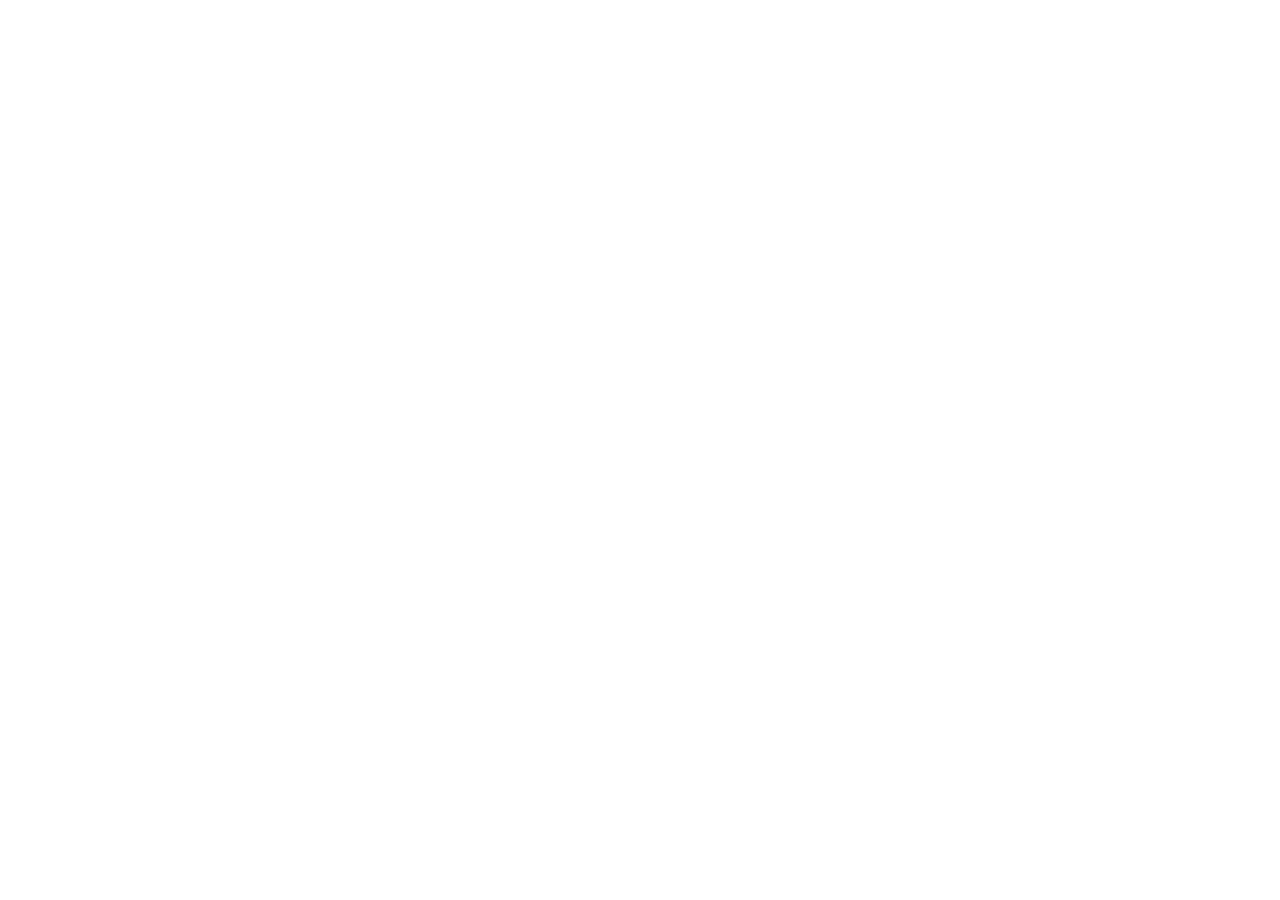
==== tutorials.html @ 5b1fd8ad "tutorials database, json, css, html, and js" ====
<!DOCTYPE html>
<html lang="en">
    <head>
        <meta charset="UTF-8">
        <title>YT Tutorials</title>
        <link rel="stylesheet" href="css/tutorialsdb.css">
    </head>
    <body>
        <section id="video-sidebar"></section>
        <script src="script.js"></script>
    </body>
</html>
---- css/tutorialsdb.css ----
.category-group{
    margin-bottom: 40px;
}

.category-group h3{
    font-family: 'Fraunces', serif;
    font-size: 1.5rem;
    color: #5e4327;
    margin-bottom: 20px;
    border-bottom: 2px solid rgba(94, 66, 55, 0.15);
    padding-bottom: 8px;
}

.tutorials-grid{
    display: grid;
    grid-template-columns: repeat(auto-fill, minmax(280px, 1fr));
    gap: 24px;
}

.tutorials-card{
    background-color: rgba(255, 255, 255, 0.6);
    backdrop-filter: blur(10px);
    border: 1px solid rgba(255, 255, 255, 0.8);
    border-radius: 20px;
    overflow: hidden;
    display: flex;
    flex-direction: column;
    box-shadow: 0 15px 25px rgba(94, 66, 55, 0.05);
}

.video-container{
    transform: translateY(-4px);
    box-shadow: 0 15px 30px rgba(94, 66, 55, 0.1);
}

.video-container{
    position: relative;
    width: 100%;
    padding-top: 56.25%;
    background-color: #000;
}

.video-container iframe{
    position: relative;
    top: 0;
    left: 0;
    width: 100%;
    height: 100%;
    border: none;
}

.card-details{
    padding: 16px 20px;
    display: flex;
    flex-direction: column;
    gap: 8px;
}

.skill-badge{
    align-self: flex-start;
    background-color: rgba(136, 143, 98 , 0.2);
    color: #5e4237;
    font-family: sans-serif;
    font-size: 0.75rem;
    font-weight: 700;
    padding: 4px 12px;
    border-radius: 12px;
    text-transform: uppercase;
}

.card-details h3{
    font-family: 'Fraunces', serif;
    font-size: 1.3rem;
    color: #5e4237;
    margin: 0;
}
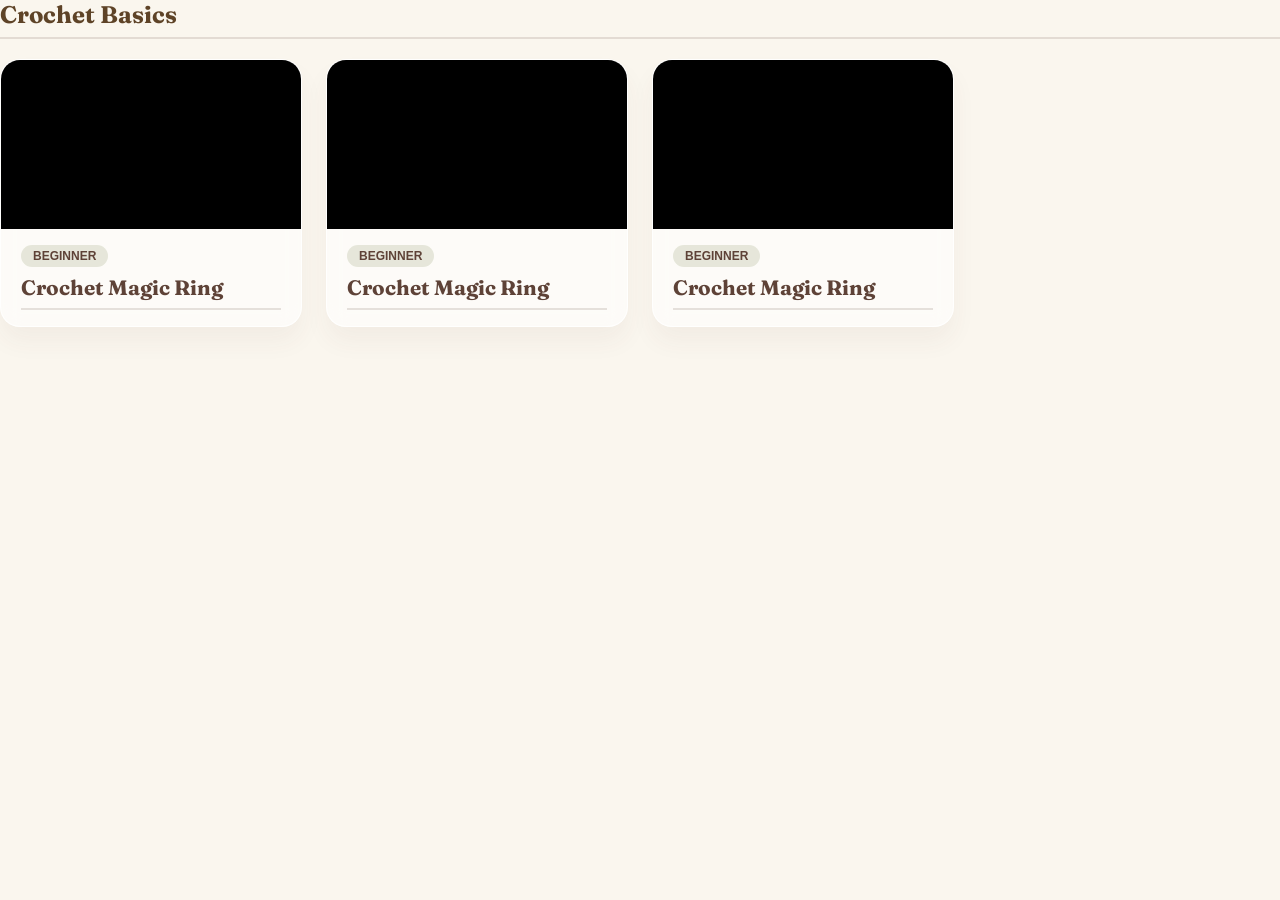
==== commit d59636e8: "db changes" ====
--- a/tutorials.html
+++ b/tutorials.html
@@ -1,12 +1,18 @@
 <!DOCTYPE html>
 <html lang="en">
-    <head>
-        <meta charset="UTF-8">
-        <title>YT Tutorials</title>
-        <link rel="stylesheet" href="css/tutorialsdb.css">
+<head>
+    <meta charset="UTF-8">
+    <meta name="viewport" content="width=device-width, initial-scale=1.0">
+    <title>Craft Tutorials Library</title>
+<link rel="preconnect" href="https://fonts.googleapis.com">
+<link rel="preconnect" href="https://fonts.gstatic.com" crossorigin>
+<link href="https://fonts.googleapis.com/css2?family=Fraunces:wght@300;400;600;700;800&display=swap" rel="stylesheet">
+    <link rel="stylesheet" href="css/style.css">
+    <link rel="stylesheet" href="css/tutorialsdb.css">
     </head>
+
     <body>
         <section id="video-sidebar"></section>
-        <script src="script.js"></script>
+        <script src="tutorials.js"></script>
     </body>
 </html>
--- a/css/style.css
+++ b/css/style.css
@@ -0,0 +1,330 @@
+*{
+    margin: 0;
+    padding: 0;
+    box-sizing: border-box;
+}
+
+html{
+    scroll-behavior: smooth;
+}
+
+body{
+    background-color: #faf6ee;
+    font-family: 'Fraunces', serif;
+    color: #5e4237;
+    overflow-x: hidden;
+}
+
+.navbar-container{
+    position: absolute;
+    top: 0;
+    left: 0;
+    width:100%;
+    z-index: 1000;
+    padding: 20px 40px;
+    display: flex;
+    justify-content: center;
+}
+
+.navbar-glass{
+    width: 100%;
+    max-width: 1200px;
+    display:flex;
+    justify-content: space-between;
+    align-items: center;
+    padding: 15px 40px;
+    background-color: rgba(255, 253, 242, 0.4);
+    backdrop-filter: blur(20px);
+    -webkit-backdrop-filter: blur(20px);
+    border: 1px solid rgba(255, 255, 255, 0.5);
+    border-radius: 50px;
+    box-shadow: 9px 13px 0 rgba(94,66,55,0.03);
+}
+.logo{
+    font-family: 'Fraunces', serif;
+    font-size: 1.5rem;
+    font-weight: 700;
+    color: #5e4237;
+}
+
+.logo span{
+    font-weight: 300;
+    font-style: italic;
+    color: #888f62;
+}
+
+.nav-links{
+    display: flex;
+    list-style: none;
+    gap: 30px;
+}
+
+.nav-links a{
+    text-decoration: none;
+    color: #5e4237;
+    font-size: 0.95rem;
+    font-weight: 600;
+    transition: color 0.3s ease;
+    padding: 6px 16px;
+    border-radius: 20px;
+}
+
+.nav-links a:hover, .nav-links{
+    color: #5e4237;
+}
+
+.hero-container{
+    position: relative;
+    min-height: 100vh;
+    background-color: #fcd9da;
+    display: flex;
+    align-items: center;
+    justify-content: center;
+    padding-top: 100px;
+}
+
+.hero-glass-card{
+    position: relative;
+    z-index: 10;
+    background: rgba(255, 255, 255, 0.35);
+    backdrop-filter: blur(25px);
+    -webkit-backdrop-filter: blur(25);
+    border: 1px solid rgba(255, 255, 255, 0.6);
+    border-radius: 32px;
+    padding: 60px 80px;
+    max-width: 800px;
+    text-align: center;
+    box-shadow: 0 20px 60 rgba(94,66,55,0.03);
+}
+
+.hero-glass-card h1{
+    font-size: 2.2rem;
+    font-weight: 700;
+    line-height: 1.2;
+    margin-bottom: 15px;
+    color: #5e4237;
+    margin-bottom: 20px;
+    display: inline-block;
+}
+
+.hero-glass-card p{
+    font-family: sans-serif;
+    font-size: 1rem;
+    line-height: 1.5;
+    color: #6d5347;
+    margin-bottom: 40px;
+}
+
+.btn-primary{
+    display: inline-block;
+    background-color: #5e4237;
+    color: #faf6ee;
+    text-decoration: none;
+    font-weight: 600;
+    border-radius: 30px;
+    padding: 16px 36px;
+    transition: all 0.2s ease;
+    box-shadow: 0 8px 20px rgba(94, 66, 55, 0.25);
+
+}
+
+.btn-primary:hover{
+    box-shadow: 0 6px 0 #888f62;
+    transform: translateY(-3px);
+    box-shadow: 0 12px 30px rgba(94, 66, 55, 0.35);
+}
+
+.showcase-container{
+    background-color: #fff2af;
+    padding: 80px 40px;
+    width: 100%;
+    display: flex;
+    justify-content: center;
+}
+
+.showcase-split-layout{
+    display: flex;
+    gap: 30px;
+    width: 100%;
+    max-width: 1300px;
+}
+
+.showcase-sidebar-glass{
+    flex: 0 0 30%;
+    background: rgba(255, 255, 255, 0.35);
+    backdrop-filter: blur(20px);
+    -webkit-backdrop-filter: blur(20px);
+    border: 1px solid rgba(255, 255, 255, 0.5);
+    border-radius: 28px;
+    padding: 40px 30px;
+    display: flex;
+    flex-direction: column;
+    justify-content: space-between;
+    height: 75vh;
+    box-shadow: 0 15px 35px rgba(94, 66, 55, 0.02);
+}
+
+.sidebar-header h2{
+    font-size: 2.2rem;
+    font-weight: 700;
+    line-height: 1.2;
+    margin-bottom: 15px;
+    color: #5e4237;
+}
+
+.sidebar-header p{
+    font-family: sans-serif;
+    font-size: 0.95rem;
+    line-height: 1.5;
+    color: #6d5347;
+}
+
+.sidebar-filters{
+    list-style: none;
+    display: flex;
+    flex-direction: column;
+    gap: 12px;
+    margin-top: 30px;
+}
+
+.filter-btn{
+    width: 100%;
+    text-align: left;
+    background: transparent;
+    border: none;
+    font-family: sans-serif;
+    font-size: 0.95rem;
+    font-weight: 600;
+    color: #5e4237;
+    padding: 12px 20px;
+    border-radius: 15px;
+    cursor: pointer;
+    transition: all 0.25s ease;
+}
+
+.filter-btn:hover, .filter-btn.active{
+    background: rgba(255, 255, 255, 0.7);
+    color: #5e4237;
+    transform: translateX(4px);
+}
+
+.gallery-scroll-box{
+    flex: 0 0 70%;
+    height: 75vh;
+    background: rgba(255, 255, 255, 0.25);
+    backdrop-filter: blur(10px);
+    -webkit-backdrop-filter: blur(10px);
+    border: 1px solid rgba(255, 255, 255, 0.4);
+    border-radius: 28px;
+    padding: 30px;
+    overflow-x: hidden;
+    overflow-y: auto;
+    scrollbar-width: thin;
+}
+
+.gallery-scroll-box::-webkit-scrollbar{
+    width: 8px;
+}
+.gallery-scroll-box::-webkit-scrollbar-track{
+    background: rgba(255, 255, 255, 0.1);
+    border-radius: 10px;
+}
+.gallery-scroll-box::-webkit-scrollbar-thumb{
+    background: rgba(94, 66, 55, 0.25);
+    border-radius: 10px;
+}
+
+.pinterest-grid{
+    column-count:3;
+    column-gap: 15px;
+    width: 100%;
+}
+
+.pin-card{
+    position: relative;
+    display: inline-block;
+    width: 100%;
+    margin-bottom: 20px;
+    overflow: hidden;
+    border-radius: 24px;
+    background-color: #fff;
+    border: 1px solid rgba(255, 255, 255, 0.4);
+    transition: transform 0.4s cubic-bezier(0.165, 0.84, 0.44, 1), box-shadow 0.4s ease;
+    transform: translateZ(0);
+}
+
+.pin-card img{
+    width: 100%;
+    height: auto;
+    display: block;
+    border-radius: 24px;
+}
+
+.item-short{grid-row-end: span 16;}
+.item-medium{grid-row-end: span 22;}
+.item-tall{grid-row-end: span 28;}
+
+.pin-card:hover{
+    transform: translateY(-5px);
+    box-shadow: 0 20px 40px rgba(94,66,55,0.08);
+}
+
+.pin-card:hover img{
+    transform: scale(1.02);
+}
+
+.glass-overlay{
+    position: absolute;
+    bottom: 0;
+    left: 0;
+    width: 100%;
+    padding: 24px;
+    background: rgba(255, 253, 242, 0.8);
+    backdrop-filter: blur(12px);
+    -webkit-backdrop-filter: blur(12px);
+    border-top: 1px solid rgba(255, 255, 255, 0.4);
+    border-bottom-left-radius: 24px;
+    border-top-right-radius: 24px;
+    transform: translateY(100%);
+    transition: transform 0.35s cubic-bezier(0.25, 0.46, 0.45, 0.94)
+}
+
+.pin-card:hover .glass-overlay{
+    transform: translateY(0);
+}
+
+.glass-overlay h3{
+    font-size: 1.15rem;
+    font-family: 'Fraunces', serif;
+    color: #2b1e19;
+    margin-bottom: 2px;
+}
+
+.glass-overlay p{
+    font-size: 0.85rem;
+    font-family: 'Inter', serif;
+    color: #6d5347;
+}
+
+@media (max-width: 968px){
+    .showcase-split-layout{
+        flex-direction: column;
+    }
+    .showcase-sidebar-glass, .gallery-scroll-box{
+        flex: 0 0 100%;
+        height: auto;
+    }
+    .pinterest-grid{
+        column-count: 2;
+    }
+}
+
+@media (max-width: 600px){
+    .showcase-container{
+        padding: 40px 20px
+    }
+    .pinterest-grid{
+        column-count: 1;
+    }
+}
+
--- a/css/tutorialsdb.css
+++ b/css/tutorialsdb.css
@@ -29,11 +29,6 @@
 }
 
 .video-container{
-    transform: translateY(-4px);
-    box-shadow: 0 15px 30px rgba(94, 66, 55, 0.1);
-}
-
-.video-container{
     position: relative;
     width: 100%;
     padding-top: 56.25%;
@@ -41,7 +36,7 @@
 }
 
 .video-container iframe{
-    position: relative;
+    position: absolute;
     top: 0;
     left: 0;
     width: 100%;
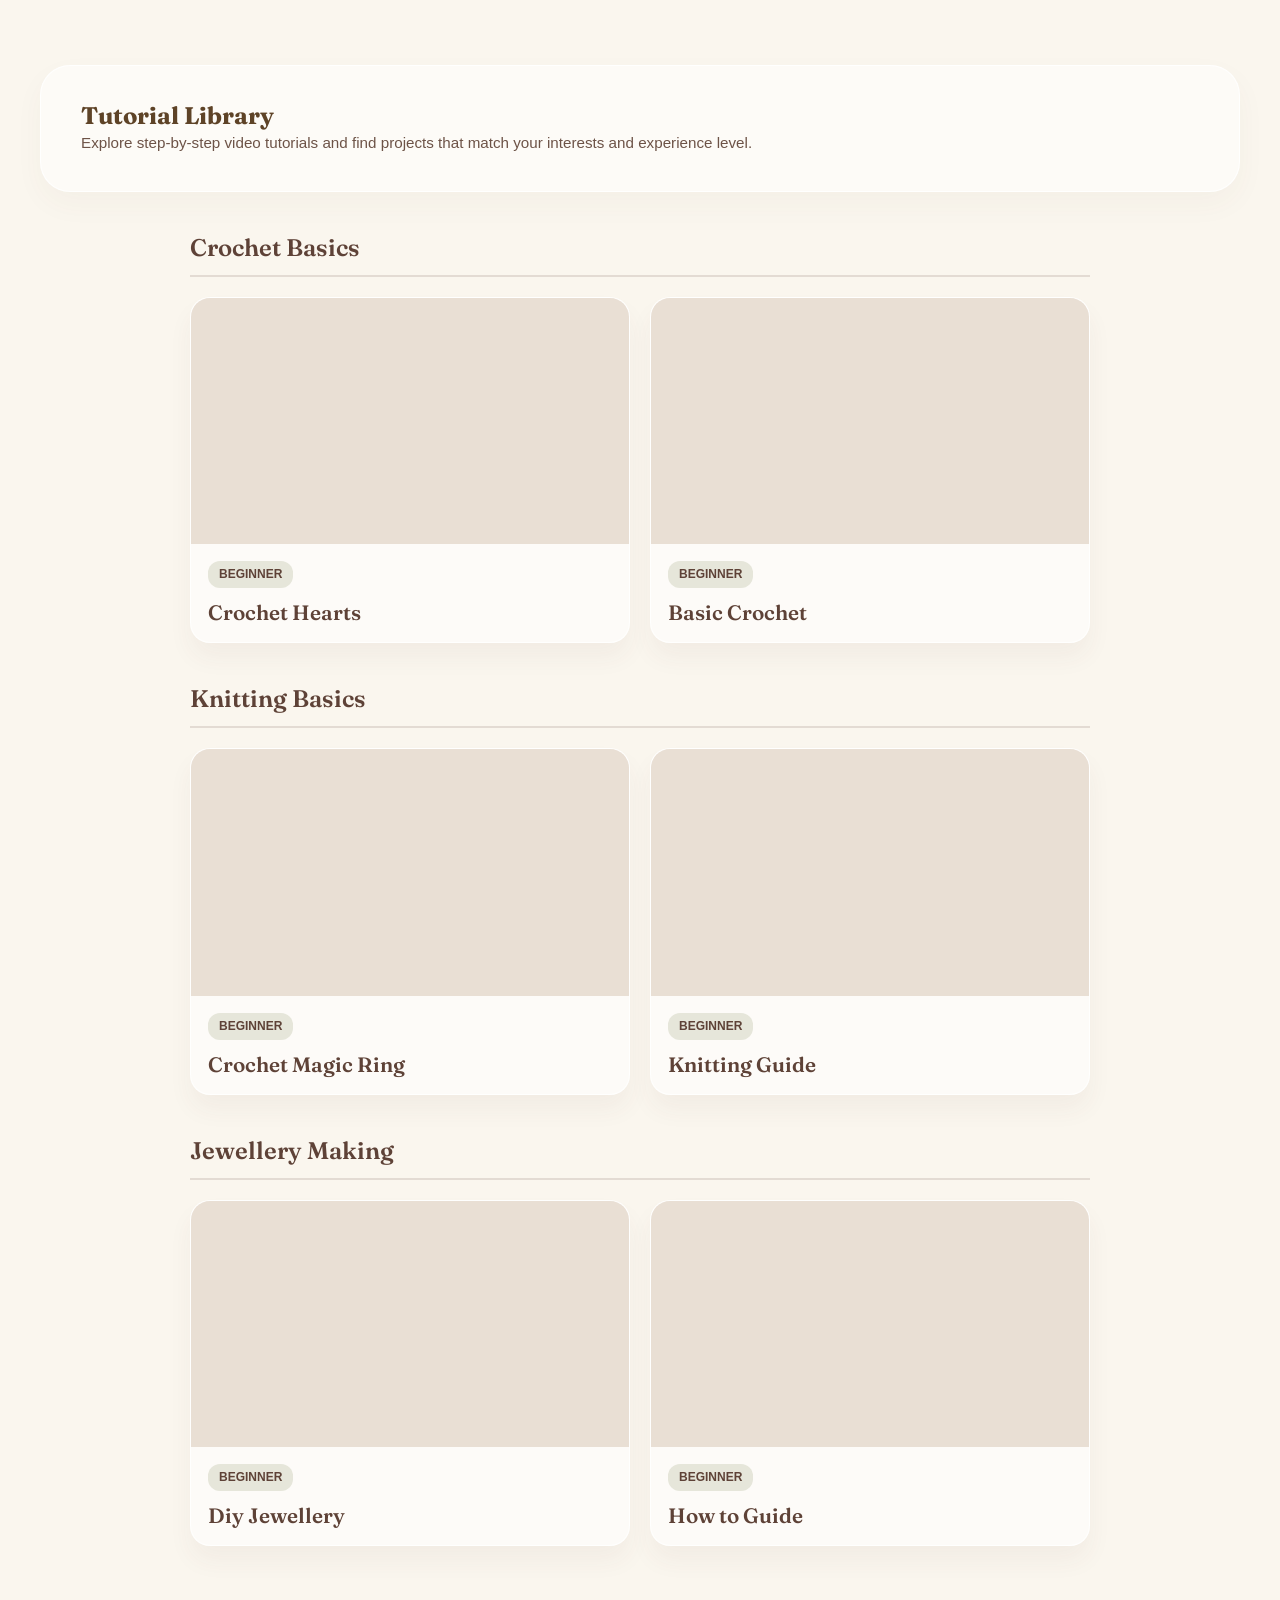
==== commit a76a71ec: "final after feedback changes and fixing and broken links" ====
--- a/tutorials.html
+++ b/tutorials.html
@@ -9,10 +9,27 @@
 <link href="https://fonts.googleapis.com/css2?family=Fraunces:wght@300;400;600;700;800&display=swap" rel="stylesheet">
     <link rel="stylesheet" href="css/style.css">
     <link rel="stylesheet" href="css/tutorialsdb.css">
+    <script src="tutorials.js" defer></script>
+
+    <title>Tutorials Library Crafts Hub</title>
     </head>
 
     <body>
-        <section id="video-sidebar"></section>
-        <script src="tutorials.js"></script>
+
+        <main class="tutorial-library">
+            <header class="library-header">
+                <h2>Tutorial Library</h2>
+                <p>
+                    Explore step-by-step video tutorials and find projects
+                    that match your interests and experience level.
+                </p>
+            </header>
+
+            <section id="video-sidebar"
+            class="tutorial-library-content"
+            aria-label="Craft tutorials by category">
+            <p class="loading-message">Loading tutorials...</p>
+        </section>
+    </main>
     </body>
 </html>
--- a/css/style.css
+++ b/css/style.css
@@ -328,3 +328,74 @@
     }
 }
 
+.sticker{
+    position: absolute;
+    display: block;
+    height: auto;
+    object-fit: contain;
+    pointer-events: none;
+    user-select: none;
+    z-index: 2;
+    filter: drop-shadow(0 10px 15px rgba(0,0,0,0.12));
+}
+
+.sticker-palette{
+    width: 350px;
+    top: 90px;
+    left: -60px;
+    transform: rotate(-8deg);
+}
+
+.sticker-pottery{
+    width: 240px;
+    right: 10px;
+    bottom: 30px;
+    transform: rotate(8deg);
+}
+
+.sticker-pearl1{
+    width: 40px;
+    top: 260px;
+    right: 313px;
+    z-index: 12;
+}
+
+.sticker-pearl2{
+    width: 30px;
+    top: 227px;
+    right: 400px;
+    z-index: 12;
+}
+
+.sticker-pearl3{
+    width: 45px;
+    top: 185px;
+    right: 340px;
+    z-index: 12;
+    transform: rotate(30deg);
+}
+
+.sticker-yarn{
+    width: 240px;
+    left: 130px;
+    bottom: -80px;
+    transform: rotate(-20deg);
+}
+
+
+@media (max-width: 768px){
+    .sticker-palette{
+        width: 75%;
+        left: 0;
+    }
+
+    .sticker-hero-pottery{
+        width: 70px;
+        right: 0;
+    }
+
+    .sticker-hero-pearls{
+        width: 45px;
+    }
+
+}
--- a/css/tutorialsdb.css
+++ b/css/tutorialsdb.css
@@ -1,38 +1,92 @@
-.category-group{
-    margin-bottom: 40px;
+.tutorial-library{
+    min-height: 100vh;
+    padding: 65px 40px 80px;
+    background-color: #faf6ee;
+    color: #5e4327;
 }
 
-.category-group h3{
+.library-header{
+    max-width: 1200px;
+    margin: 0 auto 55px;
+    padding: 35px 40px;
+    background: rgba(255, 255, 255, 0.55);
+    border: 1px solid rgba(255, 255, 255, 0.85);
+    border-radius: 26px;
+    box-shadow: 0 12px 30px rgba(94, 66, 55, 0.04);
+}
+
+.library-header h1{
     font-family: 'Fraunces', serif;
-    font-size: 1.5rem;
+    font-size: 2.8rem;
     color: #5e4327;
-    margin-bottom: 20px;
-    border-bottom: 2px solid rgba(94, 66, 55, 0.15);
-    padding-bottom: 8px;
+    font-weight: 700;
+    line-height: 1.2;
+    margin: 0 0 15px;
+}
+
+.library-header p{
+    max-width: 720px;
+    font-family: sans-serif;
+    font-size: 1rem;
+    line-height: 1.7;
+    color: #6d5347;
+    margin: 0;
+}
+
+.tutorial-library-content{
+    max-width: 900px;
+    margin: 0 auto;
+}
+
+.category-group{
+    margin-bottom: 55px;
+}
+
+.category-group:last-child{
+margin-bottom: 0;
+}
+
+.category-group h2{
+    font-family: 'Fraunces', serif;
+    font-family: 1.8rem;
+    font-weight: 600;
+    line-height: 1.3;
+    color: #5e4237;
+    margin: 0 0 25px;
+    padding-bottom: 12px;
+    border-bottom: 2px solid rgba( 94, 66, 55, 0.15);
 }
 
 .tutorials-grid{
     display: grid;
-    grid-template-columns: repeat(auto-fill, minmax(280px, 1fr));
-    gap: 24px;
+    grid-template-columns: repeat(3, 1fr);
+    gap: 25px;
+    align-items: start;
 }
 
 .tutorials-card{
+    min-width: 0;
     background-color: rgba(255, 255, 255, 0.6);
-    backdrop-filter: blur(10px);
     border: 1px solid rgba(255, 255, 255, 0.8);
     border-radius: 20px;
     overflow: hidden;
     display: flex;
     flex-direction: column;
     box-shadow: 0 15px 25px rgba(94, 66, 55, 0.05);
+    transition: transform 0.25s ease, box-shadow 0.25s ease;
+}
+
+.tutorials-card:hover{
+    transform: translateY(-4px);
+    box-shadow: 0 18px 32px rgba(94, 66, 55, 0.1);
 }
 
 .video-container{
     position: relative;
     width: 100%;
+    aspect-ratio: 16/9;
     padding-top: 56.25%;
-    background-color: #000;
+    background-color: #e9dfd4;
 }
 
 .video-container iframe{
@@ -45,20 +99,22 @@
 }
 
 .card-details{
-    padding: 16px 20px;
+    padding: 20px;
     display: flex;
     flex-direction: column;
-    gap: 8px;
+    align-items: flex-start;
+    gap: 12px;
 }
 
 .skill-badge{
-    align-self: flex-start;
+    display: inline-block;
     background-color: rgba(136, 143, 98 , 0.2);
     color: #5e4237;
     font-family: sans-serif;
     font-size: 0.75rem;
     font-weight: 700;
-    padding: 4px 12px;
+    line-height: 1.4;
+    padding: 5px 11px;
     border-radius: 12px;
     text-transform: uppercase;
 }
@@ -66,6 +122,64 @@
 .card-details h3{
     font-family: 'Fraunces', serif;
     font-size: 1.3rem;
+    font-weight: 600;
     color: #5e4237;
     margin: 0;
+    overflow-wrap: anywhere;
 }
+
+.loading-message,
+.error-message{
+    font-family: sans-serif;
+    font-size: 1rem;
+    line-height: 1.6;
+    color: #6d5347;
+    padding: 20px 0;
+}
+
+
+@media (max-width: 950px){
+    .tutorial-library{
+        padding: 45px 30px 60px;
+    }
+}
+
+.tutorials-grid{
+    grid-template-columns: repeat(2, minmax(0, 1fr));
+    gap: 20px;
+}
+
+.library-header{
+    margin-bottom: 40px;
+    border-radius: 30px;
+}
+
+.library-header h1{
+    font-size: 2.4rem;
+}
+
+.library-header p{
+    font-size: 0.95rem;
+}
+
+.category-group{
+    margin-bottom: 40px;
+}
+
+.category-group h2{
+    font-size: 1.5rem;
+    margin-bottom: 20px;
+}
+
+.card-details{
+    padding: 17px;
+}
+
+
+@media (prefers-reduced-motion: reduce){
+    .tutorials-card,
+    .tutorials-card:hover{
+        transition: none;
+        transform: none;
+    }
+}
